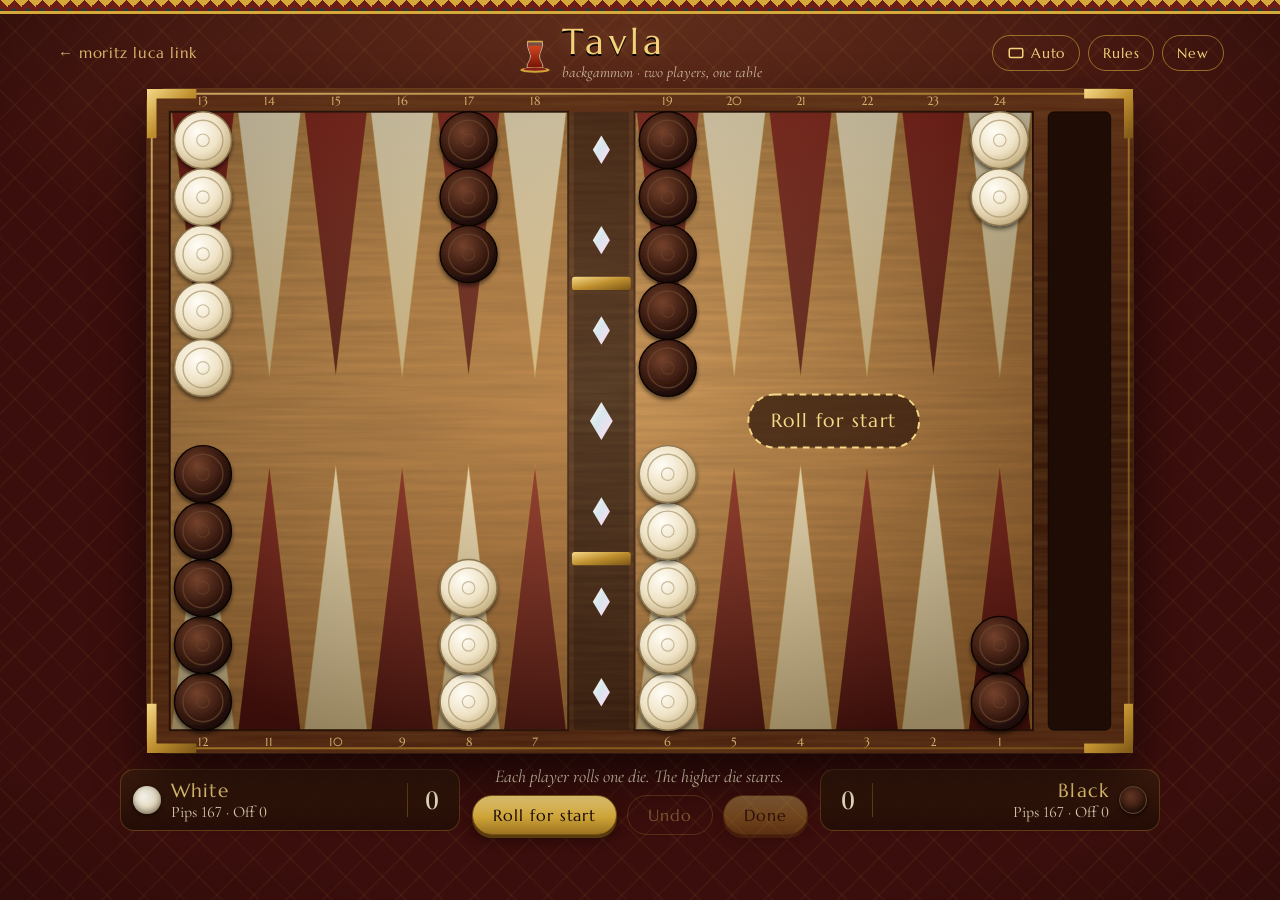
==== backgammon/index.html @ bc5564ec "Add Tavla: a backgammon page for two players on one device New page at /backgammon/ in a teahouse st" ====
<!DOCTYPE html>
<html lang="en">
<head>
  <meta charset="utf-8">
  <meta name="viewport" content="width=device-width, initial-scale=1, viewport-fit=cover">
  <meta name="theme-color" content="#3a0e0c">
  <title>Tavla · Backgammon — Moritz Link</title>
  <meta name="description" content="Play backgammon (tavla) in the browser — two players on one device.">
  <link rel="icon" href="../img/icon.png" type="image/png">
  <link rel="preconnect" href="https://fonts.googleapis.com">
  <link rel="preconnect" href="https://fonts.gstatic.com" crossorigin>
  <link href="https://fonts.googleapis.com/css2?family=Marcellus&family=Cormorant+Garamond:wght@500;600&display=swap" rel="stylesheet">
  <link rel="stylesheet" href="teahouse.css">
</head>
<body class="wide">
  <div class="kilim-band" aria-hidden="true"></div>

  <header class="top">
    <a class="back" href="../" aria-label="Back to moritz luca link">&larr;<span class="back-text"> moritz luca link</span></a>

    <div class="title-wrap">
      <svg class="tea" viewBox="0 0 60 80" aria-hidden="true">
        <defs>
          <linearGradient id="teaG" x1="0" y1="0" x2="0" y2="1">
            <stop offset="0" stop-color="#d2461f"/>
            <stop offset="1" stop-color="#7a1608"/>
          </linearGradient>
        </defs>
        <path class="steam" d="M26 14 c-4 -5 4 -8 0 -13" fill="none" stroke="#f3e6c8" stroke-width="1.6" stroke-linecap="round"/>
        <path class="steam s2" d="M34 15 c-4 -5 4 -8 0 -13" fill="none" stroke="#f3e6c8" stroke-width="1.6" stroke-linecap="round"/>
        <path d="M17 20 C15 32 22 38 22 46 C22 54 15 58 16 66 L44 66 C45 58 38 54 38 46 C38 38 45 32 43 20 Z" fill="rgba(255,255,255,0.18)" stroke="#f3e6c8" stroke-width="1.2"/>
        <path d="M18.5 27 C18 34 23 39 23 46 C23 53 16.5 57 17.2 65 L42.8 65 C43.5 57 37 53 37 46 C37 39 42 34 41.5 27 Z" fill="url(#teaG)"/>
        <rect x="16" y="18.5" width="28" height="2.5" rx="1" fill="#d4a93a"/>
        <ellipse cx="30" cy="70" rx="26" ry="5" fill="#d4a93a"/>
        <ellipse cx="30" cy="68.5" rx="20" ry="3" fill="#8b1e1e"/>
      </svg>
      <div>
        <h1>Tavla</h1>
        <p class="subtitle">backgammon &middot; two players, one table</p>
      </div>
    </div>

    <nav class="menu" aria-label="Game menu">
      <button id="layout" class="btn ghost small" type="button" aria-label="Board layout">
        <svg class="layout-icon" viewBox="0 0 24 24" aria-hidden="true"><rect id="layout-rect" x="3" y="6" width="18" height="12" rx="2" fill="none" stroke="currentColor" stroke-width="2"/></svg>
        <span id="layout-label">Auto</span>
      </button>
      <button id="rules-btn" class="btn ghost small" type="button">Rules</button>
      <button id="newgame" class="btn ghost small" type="button">New</button>
    </nav>
  </header>

  <main>
    <div class="board-wrap">
      <svg id="board" viewBox="0 0 1040 700" role="img" aria-label="Backgammon board"></svg>
      <div id="overlay" class="overlay" hidden>
        <div class="overlay-card" role="dialog" aria-labelledby="overlay-title">
          <div id="overlay-title" class="overlay-title"></div>
          <div id="overlay-sub" class="overlay-sub"></div>
          <button id="overlay-new" class="btn" type="button">Play again</button>
        </div>
      </div>
    </div>

    <section class="table-bar" aria-label="Game controls">
      <div class="player" id="card0">
        <span class="swatch white" aria-hidden="true"></span>
        <div class="pinfo">
          <div class="pname">White</div>
          <div class="pstats" id="stats0"></div>
        </div>
        <div class="pscore" id="score0" title="Points this session" aria-label="White points">0</div>
      </div>

      <div class="center">
        <div id="msg" class="msg" aria-live="polite"></div>
        <div class="buttons">
          <button id="roll" class="btn" type="button">Roll</button>
          <button id="undo" class="btn ghost" type="button">Undo</button>
          <button id="done" class="btn" type="button">Done</button>
        </div>
      </div>

      <div class="player right" id="card1">
        <div class="pscore" id="score1" title="Points this session" aria-label="Black points">0</div>
        <div class="pinfo">
          <div class="pname">Black</div>
          <div class="pstats" id="stats1"></div>
        </div>
        <span class="swatch black" aria-hidden="true"></span>
      </div>
    </section>
  </main>

  <dialog id="rules" class="rules" aria-labelledby="rules-title">
    <form method="dialog" class="rules-close-form">
      <button class="close" aria-label="Close rules">&times;</button>
    </form>
    <h2 id="rules-title">How to play</h2>

    <h3>Goal</h3>
    <p>Bring all 15 of your checkers into your home board, then bear them off. The first player to bear off all their checkers wins.</p>

    <h3>Direction</h3>
    <p>White moves from point 24 down to 1, and its home board is points 1–6. Black moves the other way round. The point numbers on the board are always shown from the view of the player whose turn it is.</p>

    <h3>Starting</h3>
    <p>Each player rolls one die. The higher roll starts and plays both dice. If the dice are equal, both roll again.</p>

    <h3>Moving</h3>
    <ul>
      <li>Each die moves one checker that many points. Doubles are played four times.</li>
      <li>You may land on an empty point, on your own checkers, or on a single opposing checker, called a <em>blot</em>. Landing on a blot <em>hits</em> it and sends it to the bar.</li>
      <li>You may not land on a point with two or more opposing checkers.</li>
      <li>If you have checkers on the bar, you must bring them back first, into your opponent's home board.</li>
      <li>You must use both dice if you can. If you can only use one, you must use the larger.</li>
    </ul>

    <h3>Bearing off</h3>
    <p>Once all your checkers are in your home board, you can take them off with the exact number. A higher number may take off a checker from your highest occupied point.</p>

    <h3>Scoring</h3>
    <ul>
      <li>Normal win: 1 point.</li>
      <li><em>Gammon</em>, 2 points: the loser has borne off no checkers.</li>
      <li><em>Backgammon</em>, 3 points: a gammon where the loser also still has a checker on the bar or in the winner's home board.</li>
    </ul>

    <h3>Controls</h3>
    <p>Tap a glowing checker, then a highlighted point. To bear off, tap the tray. Each move uses one die. <strong>Undo</strong> takes back moves until you press <strong>Done</strong>.
      <span class="kbd-hint">Keyboard: <kbd>R</kbd> roll, <kbd>U</kbd> undo, <kbd>Enter</kbd> done, <kbd>Esc</kbd> deselect.</span></p>
    <p><strong>Board layout:</strong> <em>Auto</em> turns the board upright on tall screens like phones held upright. You can also fix it to <em>Wide</em> or <em>Upright</em>.</p>
  </dialog>

  <script src="engine.js"></script>
  <script src="ui.js"></script>
</body>
</html>
---- backgammon/teahouse.css ----
/* Tavla — teahouse style. Deep carpet red, walnut, brass and tea. */
:root {
  --carpet: #3a0e0c;
  --brass: #d4a93a;
  --brass-hi: #f3d27a;
  --ivory: #f3e6c8;
  --ink: #1a0b06;
  /* Height taken by everything except the board; used to fit the board to the screen. */
  --chrome: 236px;
  --ar: 1.4857;          /* board aspect ratio, width / height */
  --gutter: 16px;
}
body.upright { --ar: 0.6731; }

* { box-sizing: border-box; }
html { background: var(--carpet); }

body {
  margin: 0;
  min-height: 100vh;
  min-height: 100dvh;
  color: var(--ivory);
  font-family: "Cormorant Garamond", Georgia, serif;
  font-size: 19px;
  font-variant-numeric: lining-nums;
  background-color: var(--carpet);
  background-image:
    radial-gradient(ellipse 80% 55% at 50% 0%, rgba(255, 176, 90, 0.20), transparent 70%),
    radial-gradient(ellipse 120% 90% at 50% 50%, transparent 55%, rgba(0, 0, 0, 0.55) 100%),
    repeating-linear-gradient(45deg, rgba(212, 169, 58, 0.05) 0 2px, transparent 2px 26px),
    repeating-linear-gradient(-45deg, rgba(212, 169, 58, 0.05) 0 2px, transparent 2px 26px);
  background-attachment: fixed;
  padding-bottom: env(safe-area-inset-bottom, 0px);
}

/* kilim zig-zag band */
.kilim-band {
  height: 14px;
  background-color: #6b1d16;
  background-image:
    linear-gradient(135deg, var(--brass) 25%, transparent 25%),
    linear-gradient(225deg, var(--brass) 25%, transparent 25%),
    linear-gradient(315deg, #1f3d3a 25%, transparent 25%),
    linear-gradient(45deg, #1f3d3a 25%, transparent 25%);
  background-size: 14px 14px;
  background-position: -7px 0, -7px 0, 0 0, 0 0;
  border-bottom: 3px solid var(--brass);
  margin-top: env(safe-area-inset-top, 0px);
}

/* ---------- header ---------- */
header.top {
  max-width: 1200px;
  margin: 0 auto;
  padding: 10px var(--gutter) 8px;
  display: grid;
  grid-template-columns: 1fr auto 1fr;
  align-items: center;
  gap: 10px;
}
.back {
  justify-self: start;
  color: var(--brass-hi);
  text-decoration: none;
  font-family: "Marcellus", serif;
  font-size: 15px;
  letter-spacing: 0.04em;
  opacity: 0.85;
  padding: 6px 2px;
}
.back:hover { opacity: 1; text-decoration: underline; }

.title-wrap { display: flex; align-items: center; gap: 10px; }
.tea { width: 34px; height: 46px; flex: none; }
.steam { animation: steam 3.2s ease-in-out infinite; opacity: 0; }
.steam.s2 { animation-delay: 1.6s; }
@keyframes steam {
  0% { opacity: 0; transform: translateY(4px); }
  40% { opacity: 0.7; }
  100% { opacity: 0; transform: translateY(-6px); }
}
h1 {
  margin: 0;
  font-family: "Marcellus", serif;
  font-weight: 400;
  font-size: 36px;
  line-height: 1;
  letter-spacing: 0.12em;
  color: var(--brass-hi);
  text-shadow: 0 2px 0 #000, 0 0 18px rgba(243, 210, 122, 0.25);
}
.subtitle { margin: 3px 0 0; font-style: italic; font-size: 15px; opacity: 0.8; }

.menu { justify-self: end; display: flex; gap: 8px; }

/* ---------- board ---------- */
main { max-width: 1200px; margin: 0 auto; padding: 0 var(--gutter); }

.board-wrap {
  position: relative;
  margin: 0 auto;
  /* Fit inside both the width and the remaining height of the screen. */
  width: min(100%, calc((100vh - var(--chrome)) * var(--ar)));
  width: min(100%, calc((100dvh - var(--chrome)) * var(--ar)));
  min-width: min(100%, 280px);
  border-radius: 2.1%;
  box-shadow: 0 24px 50px rgba(0, 0, 0, 0.6), 0 0 0 1px rgba(212, 169, 58, 0.25);
}
#board {
  display: block;
  width: 100%;
  height: auto;
  user-select: none;
  -webkit-user-select: none;
  -webkit-tap-highlight-color: transparent;
  touch-action: manipulation;
}
#board [data-hit] { cursor: pointer; }

.pulse { animation: pulse 1.4s ease-in-out infinite; }
@keyframes pulse { 0%, 100% { opacity: 0.35; } 50% { opacity: 0.75; } }

/* ---------- controls ---------- */
.table-bar {
  max-width: 1040px;
  margin: 12px auto 0;
  display: grid;
  grid-template-columns: 1fr auto 1fr;
  gap: 12px;
  align-items: center;
}
.player {
  display: flex;
  align-items: center;
  gap: 10px;
  padding: 8px 12px;
  border-radius: 14px;
  background: linear-gradient(180deg, rgba(59, 27, 13, 0.9), rgba(35, 14, 6, 0.9));
  border: 1px solid rgba(212, 169, 58, 0.25);
  transition: box-shadow 0.3s, border-color 0.3s;
  min-width: 0;
}
.player.right { justify-content: flex-end; text-align: right; }
.player.active {
  border-color: var(--brass);
  box-shadow: 0 0 0 1px var(--brass), 0 0 22px rgba(243, 210, 122, 0.35);
}
.swatch {
  width: 28px; height: 28px; border-radius: 50%; flex: none;
  box-shadow: inset 0 -3px 6px rgba(0, 0, 0, 0.4), 0 2px 4px rgba(0, 0, 0, 0.5);
}
.swatch.white { background: radial-gradient(circle at 40% 35%, #fffdf6, #efe3c6 55%, #c9b48a); }
.swatch.black { background: radial-gradient(circle at 40% 35%, #6b3a26, #3a1b10 60%, #1a0b06); border: 1px solid #6b4a30; }
.pinfo { flex: 1; min-width: 0; }
.pname { font-family: "Marcellus", serif; font-size: 19px; letter-spacing: 0.06em; color: var(--brass-hi); }
.pstats { font-size: 16px; opacity: 0.85; white-space: nowrap; overflow: hidden; text-overflow: ellipsis; }
.pscore {
  font-family: "Cormorant Garamond", Georgia, serif;
  font-weight: 600;
  font-size: 28px;
  min-width: 40px;
  text-align: center;
  border-left: 1px solid rgba(212, 169, 58, 0.3);
  padding-left: 10px;
}
.player.right .pscore { border-left: 0; border-right: 1px solid rgba(212, 169, 58, 0.3); padding-left: 0; padding-right: 10px; }

.center { text-align: center; min-width: 280px; }
.msg { min-height: 1.35em; font-size: 18px; margin-bottom: 6px; font-style: italic; }
.buttons { display: flex; gap: 10px; justify-content: center; }

.btn {
  font-family: "Marcellus", serif;
  font-size: 16px;
  letter-spacing: 0.06em;
  color: var(--ink);
  background: linear-gradient(180deg, var(--brass-hi), var(--brass) 55%, #9c7220);
  border: 1px solid #7a5516;
  border-radius: 999px;
  padding: 8px 20px;
  min-height: 40px;
  cursor: pointer;
  box-shadow: 0 3px 0 #5a3d0e, 0 6px 12px rgba(0, 0, 0, 0.4);
  transition: transform 0.08s, filter 0.2s;
  touch-action: manipulation;
  display: inline-flex;
  align-items: center;
  justify-content: center;
  gap: 6px;
}
.btn:hover:not(:disabled) { filter: brightness(1.08); }
.btn:active:not(:disabled) { transform: translateY(2px); box-shadow: 0 1px 0 #5a3d0e, 0 3px 6px rgba(0, 0, 0, 0.4); }
.btn:disabled { opacity: 0.35; cursor: default; }
.btn.ghost { color: var(--brass-hi); background: transparent; border-color: rgba(212, 169, 58, 0.6); box-shadow: none; }
.btn.small { font-size: 14px; padding: 6px 14px; min-height: 36px; }
.btn:focus-visible, .back:focus-visible { outline: 2px solid var(--ivory); outline-offset: 3px; }
.layout-icon { width: 18px; height: 18px; }

/* ---------- game over ---------- */
.overlay {
  position: absolute; inset: 0;
  display: flex; align-items: center; justify-content: center;
  background: rgba(20, 6, 3, 0.55);
  border-radius: inherit;
  backdrop-filter: blur(2px);
  padding: 12px;
}
.overlay[hidden] { display: none; }
.overlay-card {
  text-align: center;
  padding: 22px 32px;
  border-radius: 18px;
  background: linear-gradient(180deg, #4a2412, #2a1208);
  border: 2px solid var(--brass);
  box-shadow: 0 20px 50px rgba(0, 0, 0, 0.6);
}
.overlay-title { font-family: "Marcellus", serif; font-size: 30px; color: var(--brass-hi); letter-spacing: 0.06em; }
.overlay-sub { font-size: 19px; margin: 6px 0 14px; font-style: italic; }

/* ---------- rules dialog ---------- */
.rules {
  width: min(640px, calc(100vw - 2 * var(--gutter)));
  max-height: min(85vh, 85dvh);
  padding: 22px 26px 18px;
  color: var(--ivory);
  background: linear-gradient(180deg, #4a2412, #2a1208);
  border: 2px solid var(--brass);
  border-radius: 18px;
  box-shadow: 0 30px 70px rgba(0, 0, 0, 0.7);
  font-size: 18px;
  line-height: 1.4;
}
.rules::backdrop { background: rgba(15, 4, 2, 0.65); }
.rules h2 { font-family: "Marcellus", serif; font-weight: 400; color: var(--brass-hi); margin: 0 0 6px; font-size: 28px; letter-spacing: 0.06em; }
.rules h3 { font-family: "Marcellus", serif; font-weight: 400; color: var(--brass-hi); margin: 14px 0 2px; font-size: 18px; letter-spacing: 0.05em; }
.rules p, .rules ul { margin: 2px 0; }
.rules ul { padding-left: 20px; }
.rules li { margin: 2px 0; }
.rules-close-form { position: sticky; top: 0; float: right; margin: -8px -12px 0 0; }
.close {
  width: 40px; height: 40px; border-radius: 50%;
  border: 1px solid rgba(212, 169, 58, 0.6);
  background: rgba(0, 0, 0, 0.3);
  color: var(--brass-hi);
  font-size: 24px; line-height: 1; cursor: pointer;
}
kbd {
  font-family: "Marcellus", serif;
  font-size: 13px;
  border: 1px solid rgba(212, 169, 58, 0.5);
  border-radius: 4px;
  padding: 0 5px;
}

/* ---------- phones and other narrow screens ---------- */
@media (max-width: 700px) {
  :root { --chrome: 196px; --gutter: 10px; }
  body { font-size: 17px; }
  .back-text, .subtitle { display: none; }
  .back { font-size: 22px; }
  header.top { padding-top: 6px; padding-bottom: 6px; }
  h1 { font-size: 26px; }
  .tea { width: 24px; height: 32px; }
  .menu { gap: 6px; }
  .btn.small { padding: 4px 10px; font-size: 13px; min-height: 34px; }
  #layout-label { display: none; }

  .table-bar {
    grid-template-columns: 1fr 1fr;
    gap: 6px 8px;
    margin-top: 8px;
  }
  .center { grid-column: 1 / -1; grid-row: 2; min-width: 0; }
  .player { padding: 5px 8px; gap: 8px; border-radius: 10px; }
  .swatch { width: 20px; height: 20px; }
  .pname { font-size: 15px; }
  .pstats { font-size: 14px; }
  .pscore { font-size: 22px; min-width: 28px; padding-left: 8px; }
  .player.right .pscore { padding-right: 8px; }
  .msg { font-size: 15px; margin-bottom: 6px; min-height: 1.3em; }
  .buttons { gap: 8px; }
  .buttons .btn { flex: 1; min-height: 46px; font-size: 16px; padding: 8px 6px; }
  .kbd-hint { display: none; }
  .rules { padding: 18px 18px 14px; font-size: 17px; }
}

/* short screens (phones held sideways, small laptops) */
@media (max-height: 560px) {
  :root { --chrome: 150px; }
  .kilim-band { display: none; }
  .subtitle { display: none; }
  header.top { padding-top: 4px; padding-bottom: 4px; }
  h1 { font-size: 24px; }
  .tea { width: 22px; height: 30px; }
  .table-bar { margin-top: 6px; }
  .player { padding: 4px 8px; }
  .msg { font-size: 15px; margin-bottom: 4px; }
  .btn { min-height: 34px; padding: 4px 14px; }
}

/* phones held sideways: controls move to a column beside the board */
@media (max-height: 560px) and (min-aspect-ratio: 4/3) {
  :root { --chrome: 64px; --side: 200px; }
  main {
    display: flex;
    align-items: center;
    justify-content: center;
    gap: 12px;
    max-width: none;
  }
  .board-wrap {
    margin: 0;
    flex: none;
    width: min(calc(100vw - var(--side) - 2 * var(--gutter) - 12px), calc((100dvh - var(--chrome)) * var(--ar)));
  }
  .table-bar {
    width: var(--side);
    flex: none;
    margin: 0;
    grid-template-columns: 1fr;
    gap: 6px;
  }
  .center { grid-column: auto; grid-row: auto; min-width: 0; }
  .buttons { flex-wrap: wrap; gap: 6px; }
  .buttons .btn { flex: 1 1 40%; min-height: 40px; padding: 4px 8px; }
  .player { padding: 4px 8px; }
  .player.right { justify-content: flex-start; text-align: left; flex-direction: row-reverse; }
  .player.right .pscore { border-right: 0; border-left: 1px solid rgba(212, 169, 58, 0.3); padding-right: 0; padding-left: 8px; }
  .pscore { font-size: 22px; min-width: 28px; }
  .back-text { display: none; }
}

@media (prefers-reduced-motion: reduce) {
  .pulse, .steam { animation: none; }
  .pulse { opacity: 0.55; }
  .steam { opacity: 0.4; }
}
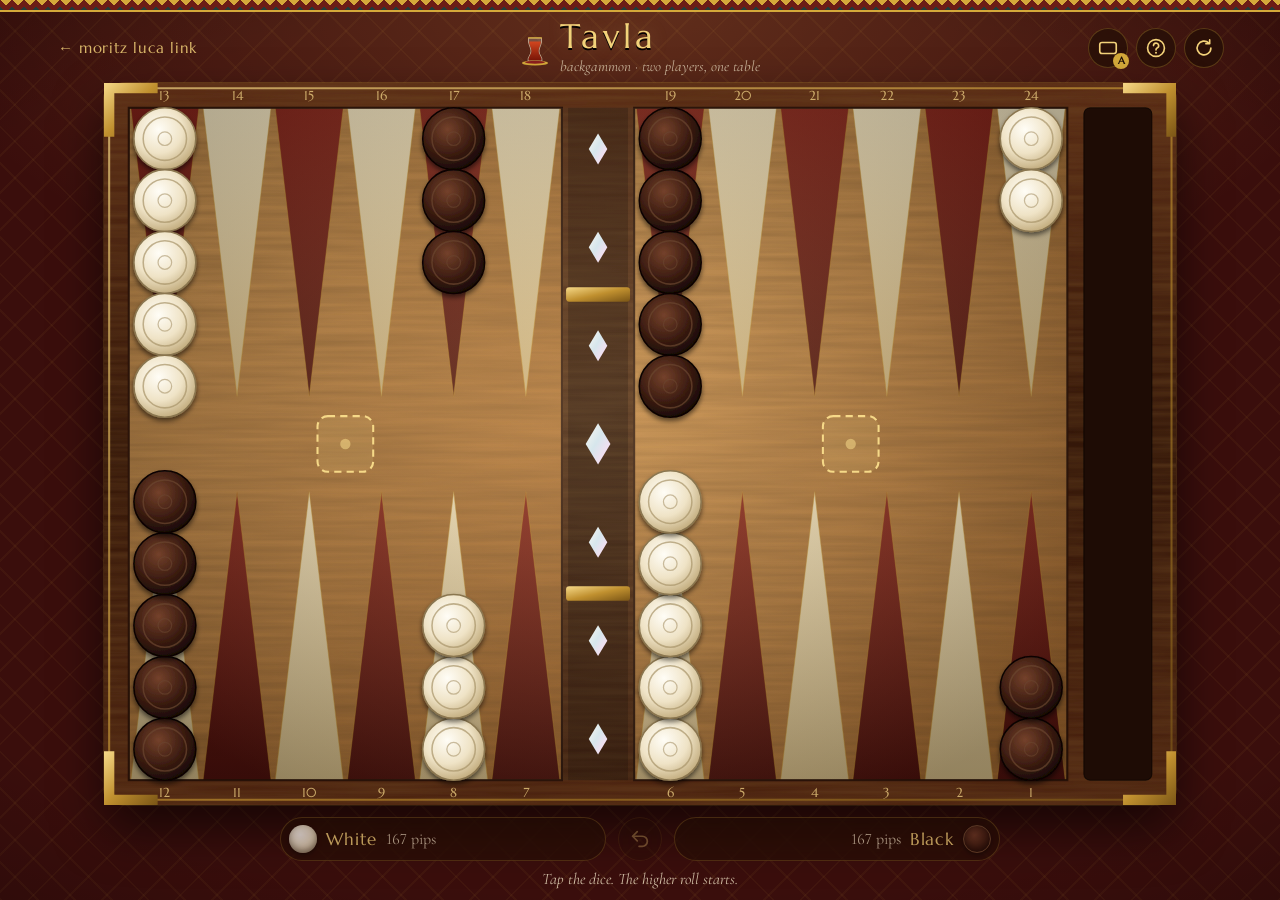
==== commit 88d535e6: "Tavla: tap-the-dice flow, drag & drop, icon controls The dice now act as the roll and hand-over butt" ====
--- a/backgammon/index.html
+++ b/backgammon/index.html
@@ -41,12 +41,17 @@
     </div>
 
     <nav class="menu" aria-label="Game menu">
-      <button id="layout" class="btn ghost small" type="button" aria-label="Board layout">
-        <svg class="layout-icon" viewBox="0 0 24 24" aria-hidden="true"><rect id="layout-rect" x="3" y="6" width="18" height="12" rx="2" fill="none" stroke="currentColor" stroke-width="2"/></svg>
-        <span id="layout-label">Auto</span>
+      <button id="layout" class="icon-btn" type="button" aria-label="Board layout">
+        <svg viewBox="0 0 24 24" aria-hidden="true"><rect id="layout-rect" x="3" y="6" width="18" height="12" rx="2.5" fill="none" stroke="currentColor" stroke-width="1.8"/></svg>
+        <span id="layout-badge" class="badge">A</span>
       </button>
-      <button id="rules-btn" class="btn ghost small" type="button">Rules</button>
-      <button id="newgame" class="btn ghost small" type="button">New</button>
+      <button id="rules-btn" class="icon-btn" type="button" aria-label="Rules" title="Rules">
+        <svg viewBox="0 0 24 24" aria-hidden="true"><circle cx="12" cy="12" r="9.2" fill="none" stroke="currentColor" stroke-width="1.8"/><path d="M9.3 9.4a2.8 2.8 0 1 1 3.9 2.6c-.8.4-1.2 1-1.2 1.8v.4" fill="none" stroke="currentColor" stroke-width="1.8" stroke-linecap="round"/><circle cx="12" cy="17.2" r="1.1" fill="currentColor"/></svg>
+      </button>
+      <button id="newgame" class="icon-btn" type="button" aria-label="New game" title="New game">
+        <svg viewBox="0 0 24 24" aria-hidden="true"><path d="M19.5 12a7.5 7.5 0 1 1-2.2-5.3" fill="none" stroke="currentColor" stroke-width="1.8" stroke-linecap="round"/><path d="M18.2 3.2v4.2H14" fill="none" stroke="currentColor" stroke-width="1.8" stroke-linecap="round" stroke-linejoin="round"/></svg>
+        <span class="confirm-text">New game?</span>
+      </button>
     </nav>
   </header>
 
@@ -62,33 +67,26 @@
       </div>
     </div>
 
-    <section class="table-bar" aria-label="Game controls">
+    <section class="table-bar" aria-label="Players">
       <div class="player" id="card0">
         <span class="swatch white" aria-hidden="true"></span>
-        <div class="pinfo">
-          <div class="pname">White</div>
-          <div class="pstats" id="stats0"></div>
-        </div>
-        <div class="pscore" id="score0" title="Points this session" aria-label="White points">0</div>
+        <span class="pname">White</span>
+        <span class="pstats" id="stats0"></span>
+        <span class="pscore" id="score0" title="Points this session"></span>
       </div>
 
-      <div class="center">
-        <div id="msg" class="msg" aria-live="polite"></div>
-        <div class="buttons">
-          <button id="roll" class="btn" type="button">Roll</button>
-          <button id="undo" class="btn ghost" type="button">Undo</button>
-          <button id="done" class="btn" type="button">Done</button>
-        </div>
+      <button id="undo" class="icon-btn undo" type="button" aria-label="Undo last move" title="Undo (U)">
+        <svg viewBox="0 0 24 24" aria-hidden="true"><path d="M9 14 4 9l5-5" fill="none" stroke="currentColor" stroke-width="1.9" stroke-linecap="round" stroke-linejoin="round"/><path d="M4 9h10.5a5.5 5.5 0 0 1 0 11H11" fill="none" stroke="currentColor" stroke-width="1.9" stroke-linecap="round"/></svg>
+      </button>
+
+      <div class="player right" id="card1">
+        <span class="pscore" id="score1" title="Points this session"></span>
+        <span class="pstats" id="stats1"></span>
+        <span class="pname">Black</span>
+        <span class="swatch black" aria-hidden="true"></span>
       </div>
 
-      <div class="player right" id="card1">
-        <div class="pscore" id="score1" title="Points this session" aria-label="Black points">0</div>
-        <div class="pinfo">
-          <div class="pname">Black</div>
-          <div class="pstats" id="stats1"></div>
-        </div>
-        <span class="swatch black" aria-hidden="true"></span>
-      </div>
+      <div id="msg" class="msg" aria-live="polite"></div>
     </section>
   </main>
 
@@ -127,9 +125,14 @@
     </ul>
 
     <h3>Controls</h3>
-    <p>Tap a glowing checker, then a highlighted point. To bear off, tap the tray. Each move uses one die. <strong>Undo</strong> takes back moves until you press <strong>Done</strong>.
-      <span class="kbd-hint">Keyboard: <kbd>R</kbd> roll, <kbd>U</kbd> undo, <kbd>Enter</kbd> done, <kbd>Esc</kbd> deselect.</span></p>
-    <p><strong>Board layout:</strong> <em>Auto</em> turns the board upright on tall screens like phones held upright. You can also fix it to <em>Wide</em> or <em>Upright</em>.</p>
+    <ul>
+      <li><strong>Tap the dice</strong> to roll. When your turn is complete, a ✓ appears; tap the dice again to hand over.</li>
+      <li><strong>Drag a checker</strong> to its new point, or tap it and then tap a highlighted point. If a checker has only one possible destination, a single tap moves it.</li>
+      <li>Highlighted points include moves that use both dice with the same checker. To bear off, use the tray on the side.</li>
+      <li>The arrow between the players undoes the last move, until you hand over.</li>
+    </ul>
+    <p class="kbd-hint">Keyboard: <kbd>Space</kbd> roll or hand over, <kbd>U</kbd> undo, <kbd>Esc</kbd> deselect.</p>
+    <p>The board-layout button switches between <em>Auto</em>, <em>Wide</em> and <em>Upright</em>. In Auto, the board turns upright on tall screens like phones.</p>
   </dialog>
 
   <script src="engine.js"></script>
--- a/backgammon/teahouse.css
+++ b/backgammon/teahouse.css
@@ -5,10 +5,13 @@
   --brass-hi: #f3d27a;
   --ivory: #f3e6c8;
   --ink: #1a0b06;
+  --glass: rgba(35, 14, 6, 0.72);
+  --hairline: rgba(212, 169, 58, 0.28);
   /* Height taken by everything except the board; used to fit the board to the screen. */
-  --chrome: 236px;
+  --chrome: 178px;
   --ar: 1.4857;          /* board aspect ratio, width / height */
   --gutter: 16px;
+  --ease: cubic-bezier(.2, .8, .2, 1);
 }
 body.upright { --ar: 0.6731; }
 
@@ -31,20 +34,26 @@
     repeating-linear-gradient(-45deg, rgba(212, 169, 58, 0.05) 0 2px, transparent 2px 26px);
   background-attachment: fixed;
   padding-bottom: env(safe-area-inset-bottom, 0px);
+  -webkit-font-smoothing: antialiased;
+}
+
+.sr-only {
+  position: absolute; width: 1px; height: 1px; padding: 0; margin: -1px;
+  overflow: hidden; clip: rect(0 0 0 0); white-space: nowrap; border: 0;
 }
 
 /* kilim zig-zag band */
 .kilim-band {
-  height: 14px;
+  height: 12px;
   background-color: #6b1d16;
   background-image:
     linear-gradient(135deg, var(--brass) 25%, transparent 25%),
     linear-gradient(225deg, var(--brass) 25%, transparent 25%),
     linear-gradient(315deg, #1f3d3a 25%, transparent 25%),
     linear-gradient(45deg, #1f3d3a 25%, transparent 25%);
-  background-size: 14px 14px;
-  background-position: -7px 0, -7px 0, 0 0, 0 0;
-  border-bottom: 3px solid var(--brass);
+  background-size: 12px 12px;
+  background-position: -6px 0, -6px 0, 0 0, 0 0;
+  border-bottom: 2px solid var(--brass);
   margin-top: env(safe-area-inset-top, 0px);
 }
 
@@ -52,7 +61,7 @@
 header.top {
   max-width: 1200px;
   margin: 0 auto;
-  padding: 10px var(--gutter) 8px;
+  padding: 8px var(--gutter) 8px;
   display: grid;
   grid-template-columns: 1fr auto 1fr;
   align-items: center;
@@ -71,7 +80,7 @@
 .back:hover { opacity: 1; text-decoration: underline; }
 
 .title-wrap { display: flex; align-items: center; gap: 10px; }
-.tea { width: 34px; height: 46px; flex: none; }
+.tea { width: 30px; height: 40px; flex: none; }
 .steam { animation: steam 3.2s ease-in-out infinite; opacity: 0; }
 .steam.s2 { animation-delay: 1.6s; }
 @keyframes steam {
@@ -83,15 +92,48 @@
   margin: 0;
   font-family: "Marcellus", serif;
   font-weight: 400;
-  font-size: 36px;
+  font-size: 34px;
   line-height: 1;
   letter-spacing: 0.12em;
   color: var(--brass-hi);
   text-shadow: 0 2px 0 #000, 0 0 18px rgba(243, 210, 122, 0.25);
 }
-.subtitle { margin: 3px 0 0; font-style: italic; font-size: 15px; opacity: 0.8; }
+.subtitle { margin: 3px 0 0; font-style: italic; font-size: 15px; opacity: 0.75; }
 
 .menu { justify-self: end; display: flex; gap: 8px; }
+
+/* round icon buttons */
+.icon-btn {
+  position: relative;
+  width: 40px; height: 40px;
+  border-radius: 999px;
+  border: 1px solid var(--hairline);
+  background: var(--glass);
+  color: var(--brass-hi);
+  display: inline-flex; align-items: center; justify-content: center; gap: 6px;
+  padding: 0;
+  cursor: pointer;
+  touch-action: manipulation;
+  -webkit-tap-highlight-color: transparent;
+  backdrop-filter: blur(8px);
+  -webkit-backdrop-filter: blur(8px);
+  transition: transform .15s var(--ease), background .2s, border-color .2s, width .25s var(--ease), opacity .2s;
+}
+.icon-btn svg { width: 22px; height: 22px; flex: none; }
+.icon-btn:hover:not(:disabled) { border-color: var(--brass); }
+.icon-btn:active:not(:disabled) { transform: scale(.92); }
+.icon-btn:disabled { opacity: .3; cursor: default; }
+.icon-btn:focus-visible, .back:focus-visible, .btn:focus-visible { outline: 2px solid var(--ivory); outline-offset: 3px; }
+.badge {
+  position: absolute; right: -2px; bottom: -2px;
+  min-width: 16px; height: 16px; border-radius: 8px;
+  background: var(--brass); color: var(--ink);
+  font: 600 10px/16px "Marcellus", serif; text-align: center;
+}
+.badge[hidden] { display: none; }
+.confirm-text { display: none; font-family: "Marcellus", serif; font-size: 14px; white-space: nowrap; }
+#newgame.armed { width: 132px; background: rgba(212, 169, 58, .18); border-color: var(--brass); }
+#newgame.armed .confirm-text { display: inline; }
 
 /* ---------- board ---------- */
 main { max-width: 1200px; margin: 0 auto; padding: 0 var(--gutter); }
@@ -112,38 +154,50 @@
   height: auto;
   user-select: none;
   -webkit-user-select: none;
+  -webkit-touch-callout: none;
   -webkit-tap-highlight-color: transparent;
-  touch-action: manipulation;
+  touch-action: none;        /* lets checkers be dragged without scrolling the page */
 }
 #board [data-hit] { cursor: pointer; }
+#board .die, #board .badge-pop { transform-box: fill-box; transform-origin: center; }
+#board .die.ghost { animation: breathe 1.8s ease-in-out infinite; }
+#board .badge-pop { animation: pop .35s var(--ease) both, glowpulse 1.6s ease-in-out .35s infinite; }
+@keyframes breathe { 0%, 100% { transform: scale(1); opacity: .8; } 50% { transform: scale(1.07); opacity: 1; } }
+@keyframes pop { from { transform: scale(.2); opacity: 0; } to { transform: scale(1); opacity: 1; } }
+@keyframes glowpulse { 0%, 100% { opacity: 1; } 50% { opacity: .78; } }
 
 .pulse { animation: pulse 1.4s ease-in-out infinite; }
 @keyframes pulse { 0%, 100% { opacity: 0.35; } 50% { opacity: 0.75; } }
 
-/* ---------- controls ---------- */
+/* ---------- player bar ---------- */
 .table-bar {
-  max-width: 1040px;
+  max-width: 720px;
   margin: 12px auto 0;
   display: grid;
   grid-template-columns: 1fr auto 1fr;
-  gap: 12px;
+  gap: 8px 12px;
   align-items: center;
 }
 .player {
   display: flex;
   align-items: center;
-  gap: 10px;
-  padding: 8px 12px;
-  border-radius: 14px;
-  background: linear-gradient(180deg, rgba(59, 27, 13, 0.9), rgba(35, 14, 6, 0.9));
-  border: 1px solid rgba(212, 169, 58, 0.25);
-  transition: box-shadow 0.3s, border-color 0.3s;
+  gap: 9px;
+  height: 44px;
+  padding: 0 14px 0 8px;
+  border-radius: 999px;
+  background: var(--glass);
+  border: 1px solid var(--hairline);
+  backdrop-filter: blur(8px);
+  -webkit-backdrop-filter: blur(8px);
+  transition: box-shadow .3s, border-color .3s, opacity .3s;
   min-width: 0;
-}
-.player.right { justify-content: flex-end; text-align: right; }
+  opacity: .72;
+}
+.player.right { justify-content: flex-end; padding: 0 8px 0 14px; }
 .player.active {
+  opacity: 1;
   border-color: var(--brass);
-  box-shadow: 0 0 0 1px var(--brass), 0 0 22px rgba(243, 210, 122, 0.35);
+  box-shadow: 0 0 0 1px var(--brass), 0 0 20px rgba(243, 210, 122, 0.3);
 }
 .swatch {
   width: 28px; height: 28px; border-radius: 50%; flex: none;
@@ -151,24 +205,30 @@
 }
 .swatch.white { background: radial-gradient(circle at 40% 35%, #fffdf6, #efe3c6 55%, #c9b48a); }
 .swatch.black { background: radial-gradient(circle at 40% 35%, #6b3a26, #3a1b10 60%, #1a0b06); border: 1px solid #6b4a30; }
-.pinfo { flex: 1; min-width: 0; }
-.pname { font-family: "Marcellus", serif; font-size: 19px; letter-spacing: 0.06em; color: var(--brass-hi); }
-.pstats { font-size: 16px; opacity: 0.85; white-space: nowrap; overflow: hidden; text-overflow: ellipsis; }
+.pname { font-family: "Marcellus", serif; font-size: 17px; letter-spacing: 0.05em; color: var(--brass-hi); }
+.pstats { font-size: 16px; opacity: 0.85; white-space: nowrap; overflow: hidden; text-overflow: ellipsis; min-width: 0; }
+.player:not(.right) .pstats { flex: 1; }
+.player.right .pstats { flex: 1; text-align: right; }
 .pscore {
-  font-family: "Cormorant Garamond", Georgia, serif;
-  font-weight: 600;
-  font-size: 28px;
-  min-width: 40px;
+  flex: none;
+  min-width: 26px; height: 26px; padding: 0 7px;
+  border-radius: 13px;
+  background: var(--brass); color: var(--ink);
+  font: 600 16px/26px "Cormorant Garamond", Georgia, serif;
   text-align: center;
-  border-left: 1px solid rgba(212, 169, 58, 0.3);
-  padding-left: 10px;
-}
-.player.right .pscore { border-left: 0; border-right: 1px solid rgba(212, 169, 58, 0.3); padding-left: 0; padding-right: 10px; }
-
-.center { text-align: center; min-width: 280px; }
-.msg { min-height: 1.35em; font-size: 18px; margin-bottom: 6px; font-style: italic; }
-.buttons { display: flex; gap: 10px; justify-content: center; }
-
+}
+.pscore[hidden] { display: none; }
+.undo { width: 44px; height: 44px; }
+.msg {
+  grid-column: 1 / -1;
+  text-align: center;
+  min-height: 1.3em;
+  font-size: 16px;
+  font-style: italic;
+  opacity: .8;
+}
+
+/* text button (game-over card) */
 .btn {
   font-family: "Marcellus", serif;
   font-size: 16px;
@@ -177,60 +237,53 @@
   background: linear-gradient(180deg, var(--brass-hi), var(--brass) 55%, #9c7220);
   border: 1px solid #7a5516;
   border-radius: 999px;
-  padding: 8px 20px;
-  min-height: 40px;
+  padding: 10px 24px;
   cursor: pointer;
   box-shadow: 0 3px 0 #5a3d0e, 0 6px 12px rgba(0, 0, 0, 0.4);
-  transition: transform 0.08s, filter 0.2s;
   touch-action: manipulation;
-  display: inline-flex;
-  align-items: center;
-  justify-content: center;
-  gap: 6px;
-}
-.btn:hover:not(:disabled) { filter: brightness(1.08); }
-.btn:active:not(:disabled) { transform: translateY(2px); box-shadow: 0 1px 0 #5a3d0e, 0 3px 6px rgba(0, 0, 0, 0.4); }
-.btn:disabled { opacity: 0.35; cursor: default; }
-.btn.ghost { color: var(--brass-hi); background: transparent; border-color: rgba(212, 169, 58, 0.6); box-shadow: none; }
-.btn.small { font-size: 14px; padding: 6px 14px; min-height: 36px; }
-.btn:focus-visible, .back:focus-visible { outline: 2px solid var(--ivory); outline-offset: 3px; }
-.layout-icon { width: 18px; height: 18px; }
+}
+.btn:active { transform: translateY(2px); }
 
 /* ---------- game over ---------- */
 .overlay {
   position: absolute; inset: 0;
   display: flex; align-items: center; justify-content: center;
-  background: rgba(20, 6, 3, 0.55);
+  background: rgba(20, 6, 3, 0.5);
   border-radius: inherit;
-  backdrop-filter: blur(2px);
+  backdrop-filter: blur(3px);
+  -webkit-backdrop-filter: blur(3px);
   padding: 12px;
+  animation: fade .3s var(--ease);
 }
 .overlay[hidden] { display: none; }
 .overlay-card {
   text-align: center;
   padding: 22px 32px;
-  border-radius: 18px;
-  background: linear-gradient(180deg, #4a2412, #2a1208);
-  border: 2px solid var(--brass);
+  border-radius: 22px;
+  background: linear-gradient(180deg, rgba(74, 36, 18, .95), rgba(42, 18, 8, .95));
+  border: 1px solid var(--brass);
   box-shadow: 0 20px 50px rgba(0, 0, 0, 0.6);
-}
-.overlay-title { font-family: "Marcellus", serif; font-size: 30px; color: var(--brass-hi); letter-spacing: 0.06em; }
-.overlay-sub { font-size: 19px; margin: 6px 0 14px; font-style: italic; }
-
-/* ---------- rules dialog ---------- */
+  animation: pop .4s var(--ease);
+}
+.overlay-title { font-family: "Marcellus", serif; font-size: 30px; color: var(--brass-hi); letter-spacing: 0.05em; }
+.overlay-sub { font-size: 19px; margin: 6px 0 16px; font-style: italic; }
+@keyframes fade { from { opacity: 0; } to { opacity: 1; } }
+
+/* ---------- rules sheet ---------- */
 .rules {
-  width: min(640px, calc(100vw - 2 * var(--gutter)));
+  width: min(620px, calc(100vw - 2 * var(--gutter)));
   max-height: min(85vh, 85dvh);
   padding: 22px 26px 18px;
   color: var(--ivory);
-  background: linear-gradient(180deg, #4a2412, #2a1208);
-  border: 2px solid var(--brass);
-  border-radius: 18px;
+  background: linear-gradient(180deg, rgba(74, 36, 18, .97), rgba(42, 18, 8, .97));
+  border: 1px solid var(--brass);
+  border-radius: 22px;
   box-shadow: 0 30px 70px rgba(0, 0, 0, 0.7);
   font-size: 18px;
   line-height: 1.4;
 }
-.rules::backdrop { background: rgba(15, 4, 2, 0.65); }
+.rules[open] { animation: pop .3s var(--ease); }
+.rules::backdrop { background: rgba(15, 4, 2, 0.6); backdrop-filter: blur(3px); }
 .rules h2 { font-family: "Marcellus", serif; font-weight: 400; color: var(--brass-hi); margin: 0 0 6px; font-size: 28px; letter-spacing: 0.06em; }
 .rules h3 { font-family: "Marcellus", serif; font-weight: 400; color: var(--brass-hi); margin: 14px 0 2px; font-size: 18px; letter-spacing: 0.05em; }
 .rules p, .rules ul { margin: 2px 0; }
@@ -239,7 +292,7 @@
 .rules-close-form { position: sticky; top: 0; float: right; margin: -8px -12px 0 0; }
 .close {
   width: 40px; height: 40px; border-radius: 50%;
-  border: 1px solid rgba(212, 169, 58, 0.6);
+  border: 1px solid var(--hairline);
   background: rgba(0, 0, 0, 0.3);
   color: var(--brass-hi);
   font-size: 24px; line-height: 1; cursor: pointer;
@@ -254,84 +307,57 @@
 
 /* ---------- phones and other narrow screens ---------- */
 @media (max-width: 700px) {
-  :root { --chrome: 196px; --gutter: 10px; }
+  :root { --chrome: 150px; --gutter: 10px; }
   body { font-size: 17px; }
   .back-text, .subtitle { display: none; }
   .back { font-size: 22px; }
   header.top { padding-top: 6px; padding-bottom: 6px; }
   h1 { font-size: 26px; }
-  .tea { width: 24px; height: 32px; }
+  .tea { width: 22px; height: 30px; }
   .menu { gap: 6px; }
-  .btn.small { padding: 4px 10px; font-size: 13px; min-height: 34px; }
-  #layout-label { display: none; }
-
-  .table-bar {
-    grid-template-columns: 1fr 1fr;
-    gap: 6px 8px;
-    margin-top: 8px;
-  }
-  .center { grid-column: 1 / -1; grid-row: 2; min-width: 0; }
-  .player { padding: 5px 8px; gap: 8px; border-radius: 10px; }
-  .swatch { width: 20px; height: 20px; }
-  .pname { font-size: 15px; }
-  .pstats { font-size: 14px; }
-  .pscore { font-size: 22px; min-width: 28px; padding-left: 8px; }
-  .player.right .pscore { padding-right: 8px; }
-  .msg { font-size: 15px; margin-bottom: 6px; min-height: 1.3em; }
-  .buttons { gap: 8px; }
-  .buttons .btn { flex: 1; min-height: 46px; font-size: 16px; padding: 8px 6px; }
+  .icon-btn { width: 36px; height: 36px; }
+  .icon-btn svg { width: 20px; height: 20px; }
+  .undo { width: 44px; height: 44px; }
+  .table-bar { margin-top: 10px; gap: 6px 8px; }
+  .player { height: 42px; gap: 7px; }
+  .pstats { font-size: 15px; }
+  .msg { font-size: 15px; }
   .kbd-hint { display: none; }
   .rules { padding: 18px 18px 14px; font-size: 17px; }
 }
+@media (max-width: 420px) {
+  .pname { position: absolute; width: 1px; height: 1px; overflow: hidden; clip: rect(0 0 0 0); }
+  .swatch { width: 24px; height: 24px; }
+}
 
 /* short screens (phones held sideways, small laptops) */
 @media (max-height: 560px) {
-  :root { --chrome: 150px; }
+  :root { --chrome: 130px; }
   .kilim-band { display: none; }
   .subtitle { display: none; }
   header.top { padding-top: 4px; padding-bottom: 4px; }
   h1 { font-size: 24px; }
-  .tea { width: 22px; height: 30px; }
-  .table-bar { margin-top: 6px; }
-  .player { padding: 4px 8px; }
-  .msg { font-size: 15px; margin-bottom: 4px; }
-  .btn { min-height: 34px; padding: 4px 14px; }
-}
-
-/* phones held sideways: controls move to a column beside the board */
+  .tea { width: 20px; height: 28px; }
+}
+
+/* phones held sideways: player bar moves to a column beside the board */
 @media (max-height: 560px) and (min-aspect-ratio: 4/3) {
-  :root { --chrome: 64px; --side: 200px; }
-  main {
-    display: flex;
-    align-items: center;
-    justify-content: center;
-    gap: 12px;
-    max-width: none;
-  }
+  :root { --chrome: 60px; --side: 190px; }
+  main { display: flex; align-items: center; justify-content: center; gap: 12px; max-width: none; }
   .board-wrap {
     margin: 0;
     flex: none;
     width: min(calc(100vw - var(--side) - 2 * var(--gutter) - 12px), calc((100dvh - var(--chrome)) * var(--ar)));
   }
-  .table-bar {
-    width: var(--side);
-    flex: none;
-    margin: 0;
-    grid-template-columns: 1fr;
-    gap: 6px;
-  }
-  .center { grid-column: auto; grid-row: auto; min-width: 0; }
-  .buttons { flex-wrap: wrap; gap: 6px; }
-  .buttons .btn { flex: 1 1 40%; min-height: 40px; padding: 4px 8px; }
-  .player { padding: 4px 8px; }
-  .player.right { justify-content: flex-start; text-align: left; flex-direction: row-reverse; }
-  .player.right .pscore { border-right: 0; border-left: 1px solid rgba(212, 169, 58, 0.3); padding-right: 0; padding-left: 8px; }
-  .pscore { font-size: 22px; min-width: 28px; }
+  .table-bar { width: var(--side); flex: none; margin: 0; grid-template-columns: 1fr; justify-items: stretch; }
+  .table-bar .undo { justify-self: center; }
+  .player.right { flex-direction: row-reverse; padding: 0 14px 0 8px; }
+  .player.right .pstats { text-align: left; }
   .back-text { display: none; }
 }
 
 @media (prefers-reduced-motion: reduce) {
-  .pulse, .steam { animation: none; }
+  .pulse, .steam, #board .die.ghost, #board .badge-pop, .overlay, .overlay-card, .rules[open] { animation: none; }
   .pulse { opacity: 0.55; }
   .steam { opacity: 0.4; }
 }
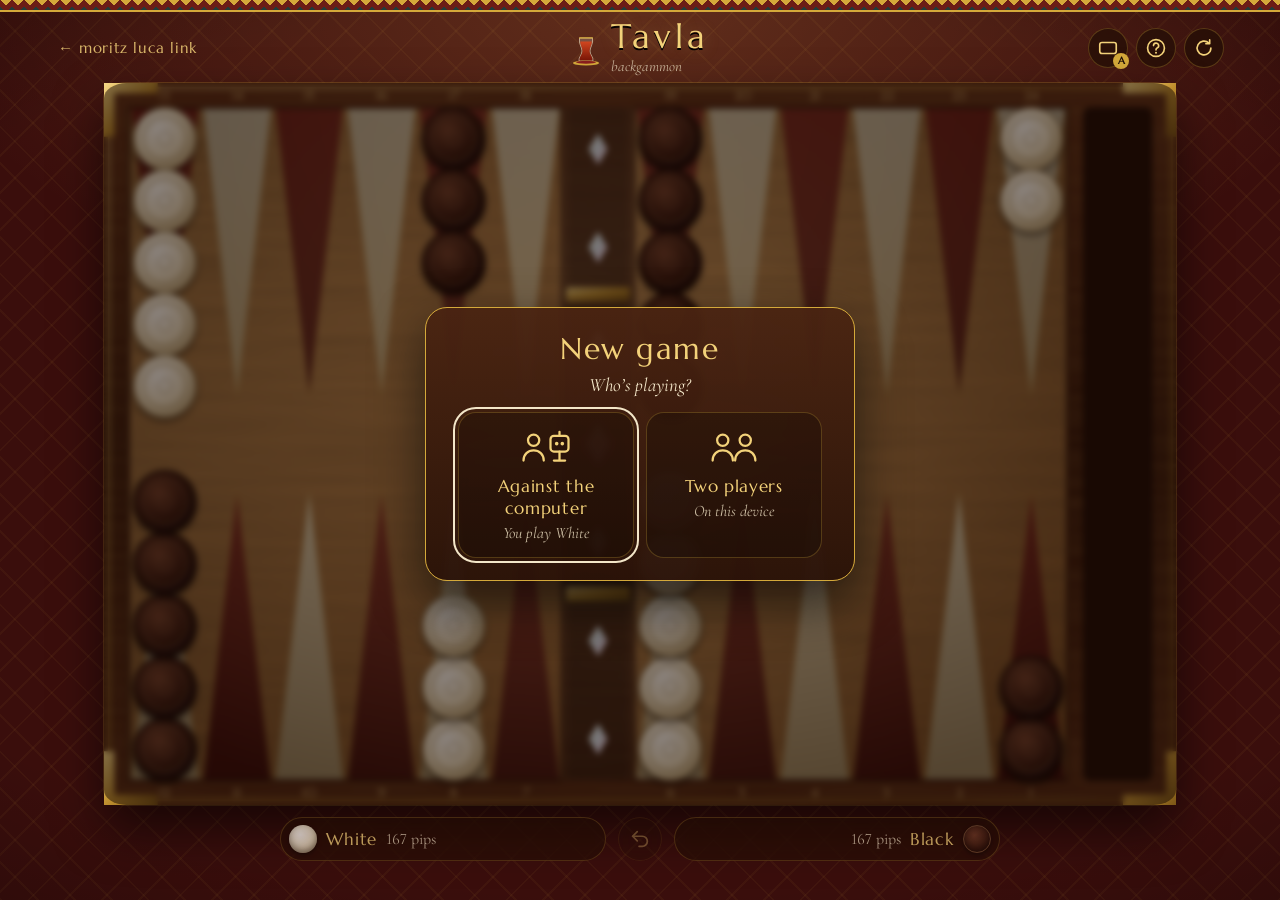
==== commit d83321e2: "Tavla: play against the computer Add a mode picker before each game (against the computer or two pla" ====
--- a/backgammon/index.html
+++ b/backgammon/index.html
@@ -5,7 +5,7 @@
   <meta name="viewport" content="width=device-width, initial-scale=1, viewport-fit=cover">
   <meta name="theme-color" content="#3a0e0c">
   <title>Tavla · Backgammon — Moritz Link</title>
-  <meta name="description" content="Play backgammon (tavla) in the browser — two players on one device.">
+  <meta name="description" content="Play backgammon (tavla) in the browser, against the computer or with two players on one device.">
   <link rel="icon" href="../img/icon.png" type="image/png">
   <link rel="preconnect" href="https://fonts.googleapis.com">
   <link rel="preconnect" href="https://fonts.gstatic.com" crossorigin>
@@ -36,7 +36,7 @@
       </svg>
       <div>
         <h1>Tavla</h1>
-        <p class="subtitle">backgammon &middot; two players, one table</p>
+        <p class="subtitle" id="subtitle">backgammon</p>
       </div>
     </div>
 
@@ -63,6 +63,36 @@
           <div id="overlay-title" class="overlay-title"></div>
           <div id="overlay-sub" class="overlay-sub"></div>
           <button id="overlay-new" class="btn" type="button">Play again</button>
+          <button id="overlay-mode" class="link-btn" type="button">Change players</button>
+        </div>
+      </div>
+      <div id="modepick" class="overlay" hidden>
+        <div class="overlay-card" role="dialog" aria-labelledby="mode-title">
+          <div id="mode-title" class="overlay-title">New game</div>
+          <div class="overlay-sub">Who&rsquo;s playing?</div>
+          <div class="choices">
+            <button id="mode-bot" class="choice" type="button">
+              <svg viewBox="0 0 48 32" aria-hidden="true">
+                <circle cx="13" cy="10" r="5" fill="none" stroke="currentColor" stroke-width="2"/>
+                <path d="M4 28c0-5.5 4-9 9-9s9 3.5 9 9" fill="none" stroke="currentColor" stroke-width="2" stroke-linecap="round"/>
+                <rect x="28" y="6" width="16" height="14" rx="3" fill="none" stroke="currentColor" stroke-width="2"/>
+                <circle cx="33.5" cy="13" r="1.6" fill="currentColor"/><circle cx="38.5" cy="13" r="1.6" fill="currentColor"/>
+                <path d="M36 6V2.5M31 28h10M36 20v8" fill="none" stroke="currentColor" stroke-width="2" stroke-linecap="round"/>
+              </svg>
+              <span class="choice-title">Against the computer</span>
+              <span class="choice-sub">You play White</span>
+            </button>
+            <button id="mode-pvp" class="choice" type="button">
+              <svg viewBox="0 0 48 32" aria-hidden="true">
+                <circle cx="14" cy="10" r="5" fill="none" stroke="currentColor" stroke-width="2"/>
+                <path d="M5 28c0-5.5 4-9 9-9s9 3.5 9 9" fill="none" stroke="currentColor" stroke-width="2" stroke-linecap="round"/>
+                <circle cx="34" cy="10" r="5" fill="none" stroke="currentColor" stroke-width="2"/>
+                <path d="M25 28c0-5.5 4-9 9-9s9 3.5 9 9" fill="none" stroke="currentColor" stroke-width="2" stroke-linecap="round"/>
+              </svg>
+              <span class="choice-title">Two players</span>
+              <span class="choice-sub">On this device</span>
+            </button>
+          </div>
         </div>
       </div>
     </div>
@@ -70,7 +100,7 @@
     <section class="table-bar" aria-label="Players">
       <div class="player" id="card0">
         <span class="swatch white" aria-hidden="true"></span>
-        <span class="pname">White</span>
+        <span class="pname" id="name0">White</span>
         <span class="pstats" id="stats0"></span>
         <span class="pscore" id="score0" title="Points this session"></span>
       </div>
@@ -82,7 +112,7 @@
       <div class="player right" id="card1">
         <span class="pscore" id="score1" title="Points this session"></span>
         <span class="pstats" id="stats1"></span>
-        <span class="pname">Black</span>
+        <span class="pname" id="name1">Black</span>
         <span class="swatch black" aria-hidden="true"></span>
       </div>
 
@@ -133,9 +163,13 @@
     </ul>
     <p class="kbd-hint">Keyboard: <kbd>Space</kbd> roll or hand over, <kbd>U</kbd> undo, <kbd>Esc</kbd> deselect.</p>
     <p>The board-layout button switches between <em>Auto</em>, <em>Wide</em> and <em>Upright</em>. In Auto, the board turns upright on tall screens like phones.</p>
+
+    <h3>Against the computer</h3>
+    <p>You play White. The computer rolls and moves on its own, one checker at a time, and its moves can&rsquo;t be undone. For now it&rsquo;s a beginner that picks a random legal move. Stronger opponents will follow.</p>
   </dialog>
 
   <script src="engine.js"></script>
+  <script src="bots.js"></script>
   <script src="ui.js"></script>
 </body>
 </html>
--- a/backgammon/teahouse.css
+++ b/backgammon/teahouse.css
@@ -267,6 +267,45 @@
 }
 .overlay-title { font-family: "Marcellus", serif; font-size: 30px; color: var(--brass-hi); letter-spacing: 0.05em; }
 .overlay-sub { font-size: 19px; margin: 6px 0 16px; font-style: italic; }
+
+/* quiet secondary action under the main button */
+.link-btn {
+  display: block;
+  margin: 12px auto 0;
+  padding: 6px 10px;
+  background: none;
+  border: 0;
+  color: var(--brass-hi);
+  font: 15px "Marcellus", serif;
+  letter-spacing: 0.05em;
+  opacity: .8;
+  cursor: pointer;
+  touch-action: manipulation;
+}
+.link-btn:hover { opacity: 1; text-decoration: underline; }
+
+/* game-mode picker: two large tiles */
+.choices { display: flex; gap: 12px; justify-content: center; }
+.choice {
+  width: 176px;
+  padding: 16px 12px 14px;
+  display: flex; flex-direction: column; align-items: center; gap: 4px;
+  font-family: inherit;
+  color: var(--ivory);
+  background: rgba(0, 0, 0, 0.25);
+  border: 1px solid var(--hairline);
+  border-radius: 18px;
+  cursor: pointer;
+  touch-action: manipulation;
+  -webkit-tap-highlight-color: transparent;
+  transition: transform .15s var(--ease), border-color .2s, background .2s;
+}
+.choice svg { width: 54px; height: 36px; color: var(--brass-hi); margin-bottom: 6px; }
+.choice:hover { border-color: var(--brass); background: rgba(212, 169, 58, 0.12); }
+.choice:active { transform: scale(.96); }
+.choice:focus-visible, .link-btn:focus-visible { outline: 2px solid var(--ivory); outline-offset: 3px; }
+.choice-title { font-family: "Marcellus", serif; font-size: 17px; letter-spacing: 0.04em; color: var(--brass-hi); }
+.choice-sub { font-size: 16px; font-style: italic; opacity: .8; }
 @keyframes fade { from { opacity: 0; } to { opacity: 1; } }
 
 /* ---------- rules sheet ---------- */
@@ -324,6 +363,14 @@
   .msg { font-size: 15px; }
   .kbd-hint { display: none; }
   .rules { padding: 18px 18px 14px; font-size: 17px; }
+  .overlay-card { padding: 16px 16px; }
+  .overlay-title { font-size: 24px; }
+  .overlay-sub { margin-bottom: 10px; }
+  .choices { gap: 8px; }
+  .choice { width: 136px; padding: 12px 8px 10px; }
+  .choice svg { width: 44px; height: 30px; margin-bottom: 2px; }
+  .choice-title { font-size: 15px; }
+  .choice-sub { font-size: 14px; }
 }
 @media (max-width: 420px) {
   .pname { position: absolute; width: 1px; height: 1px; overflow: hidden; clip: rect(0 0 0 0); }
